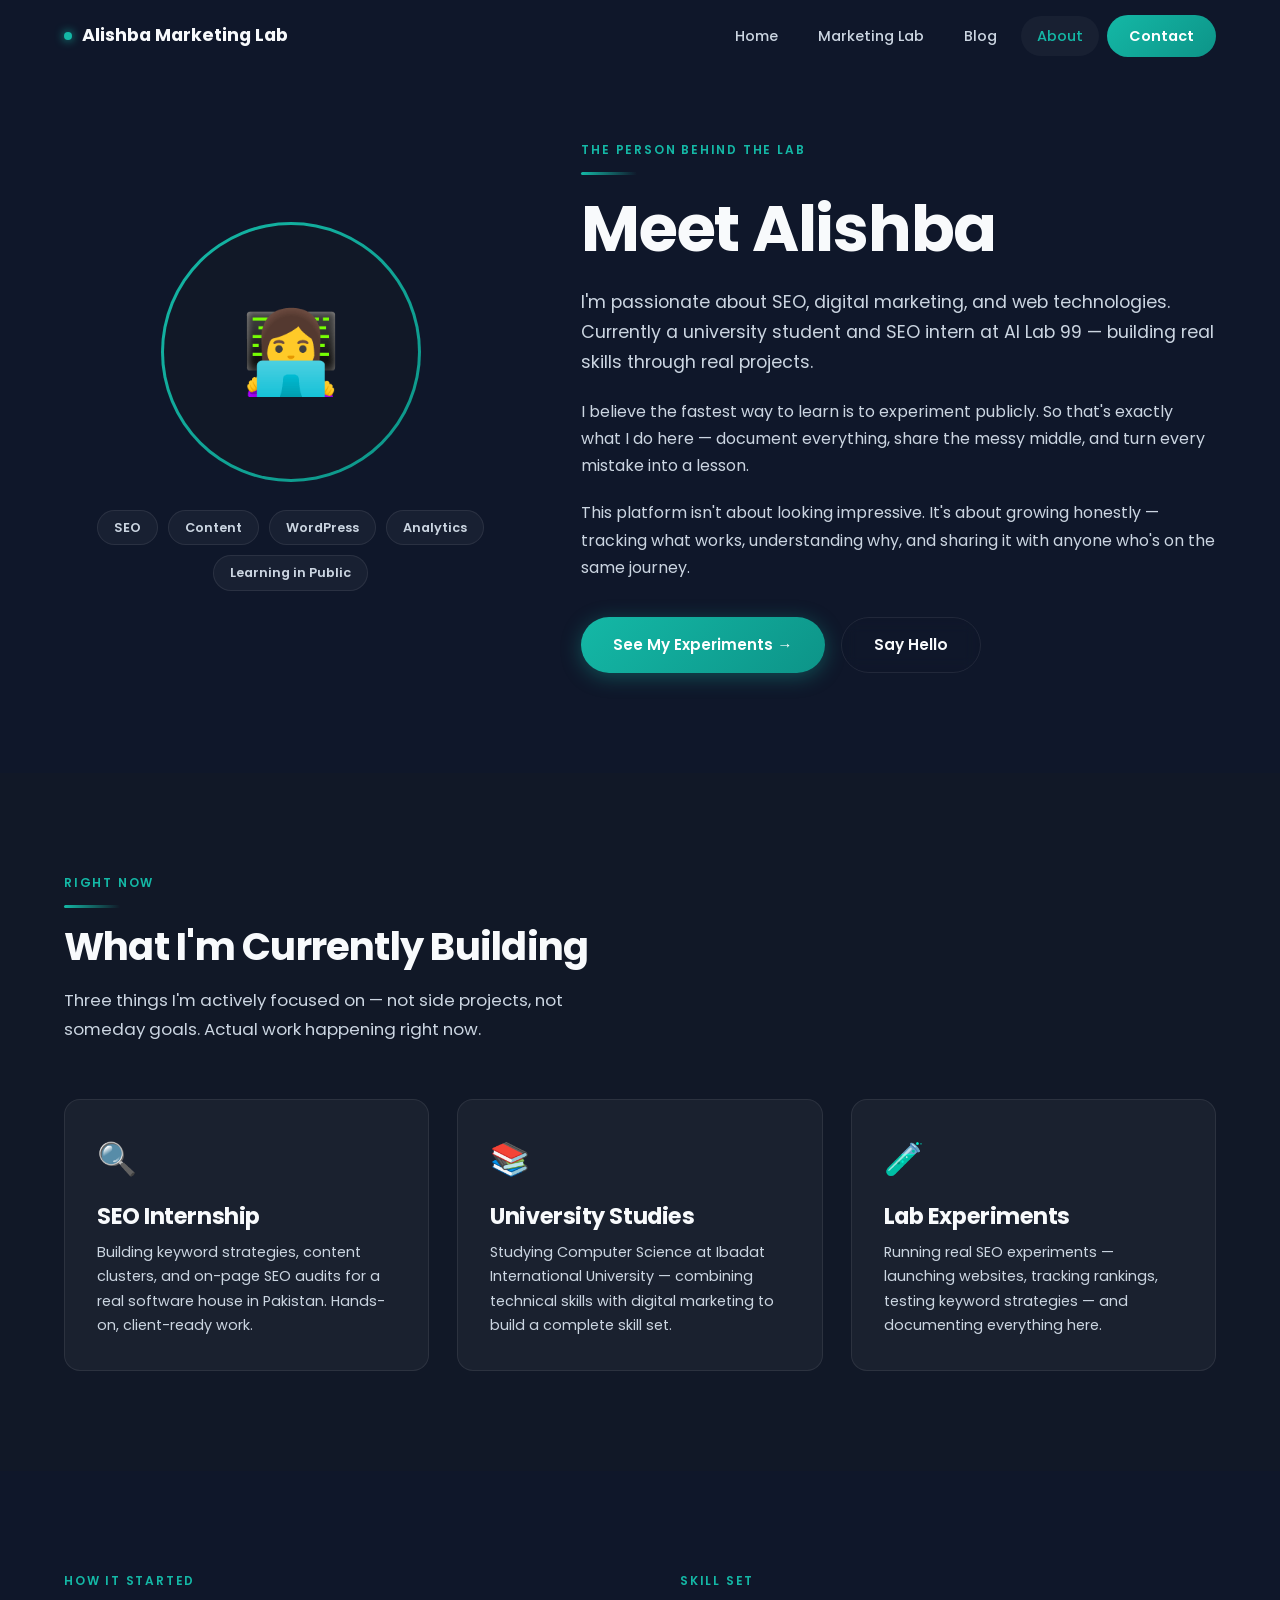
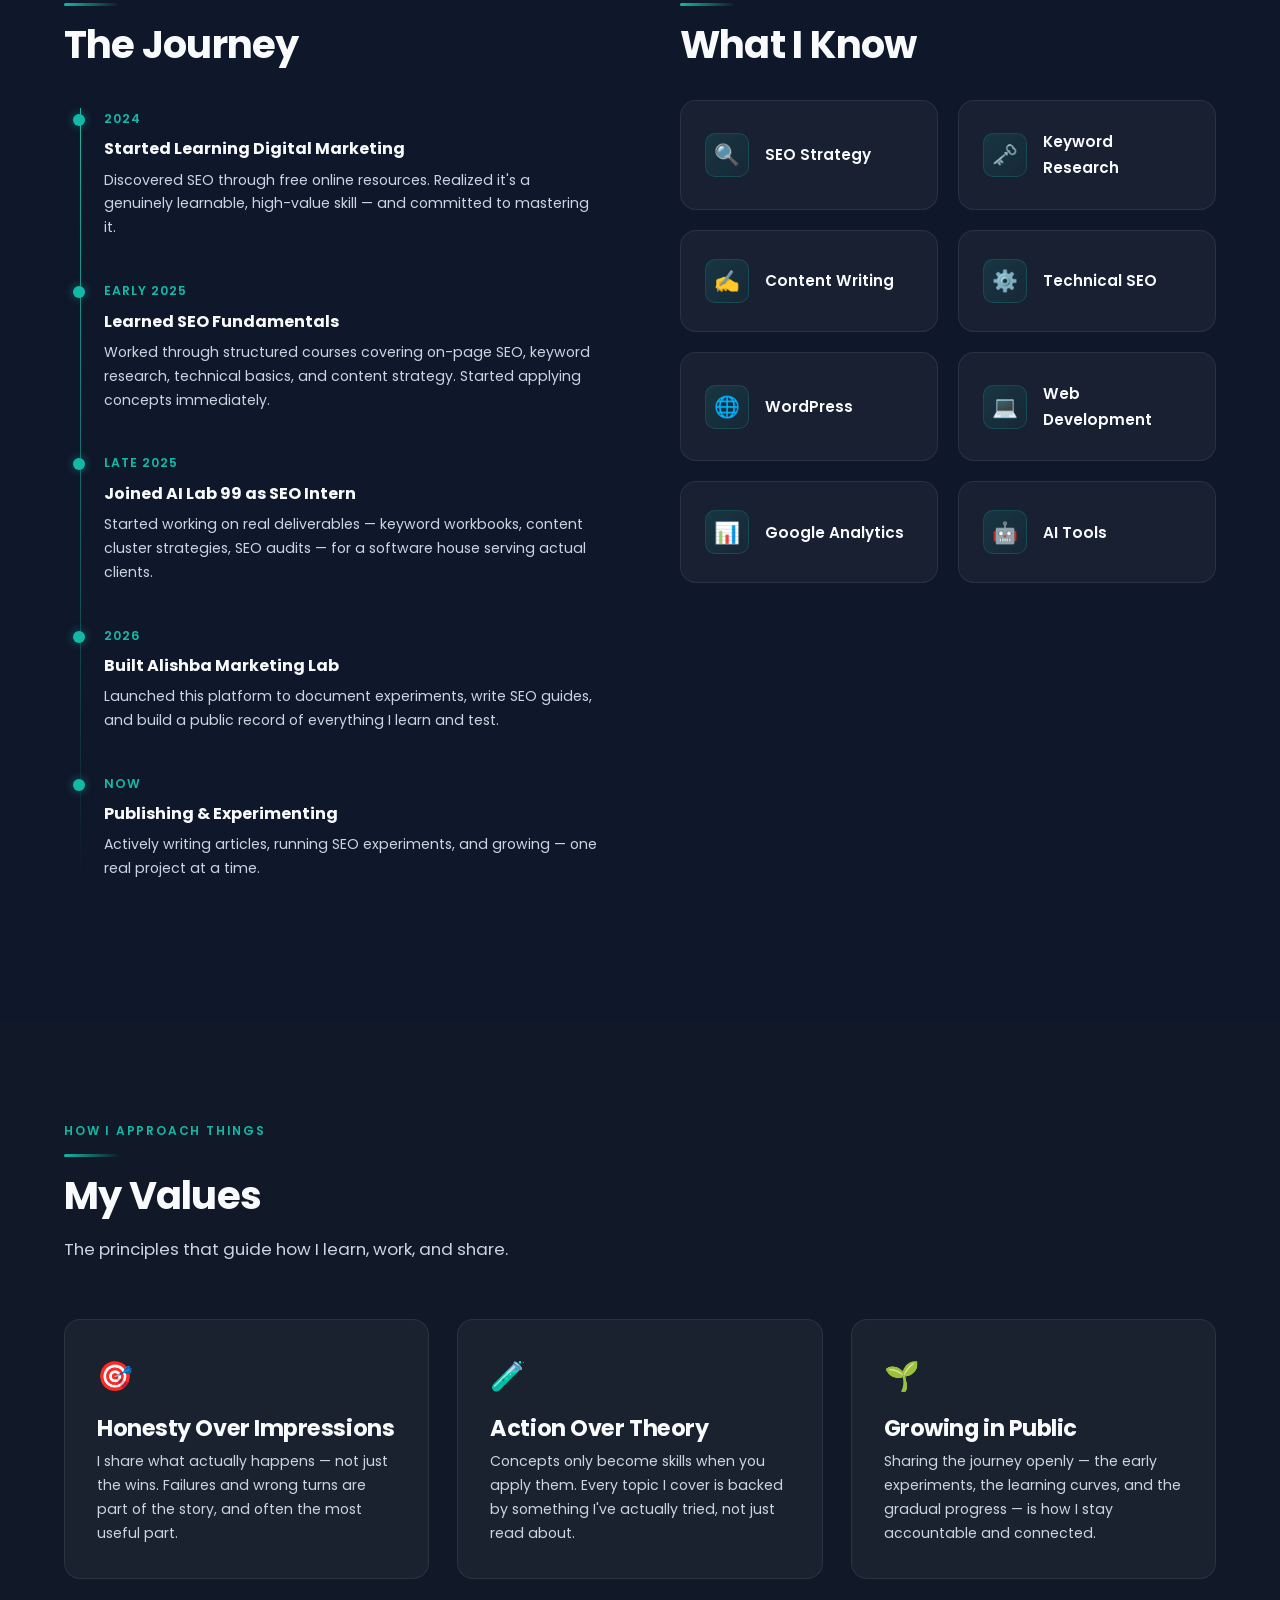
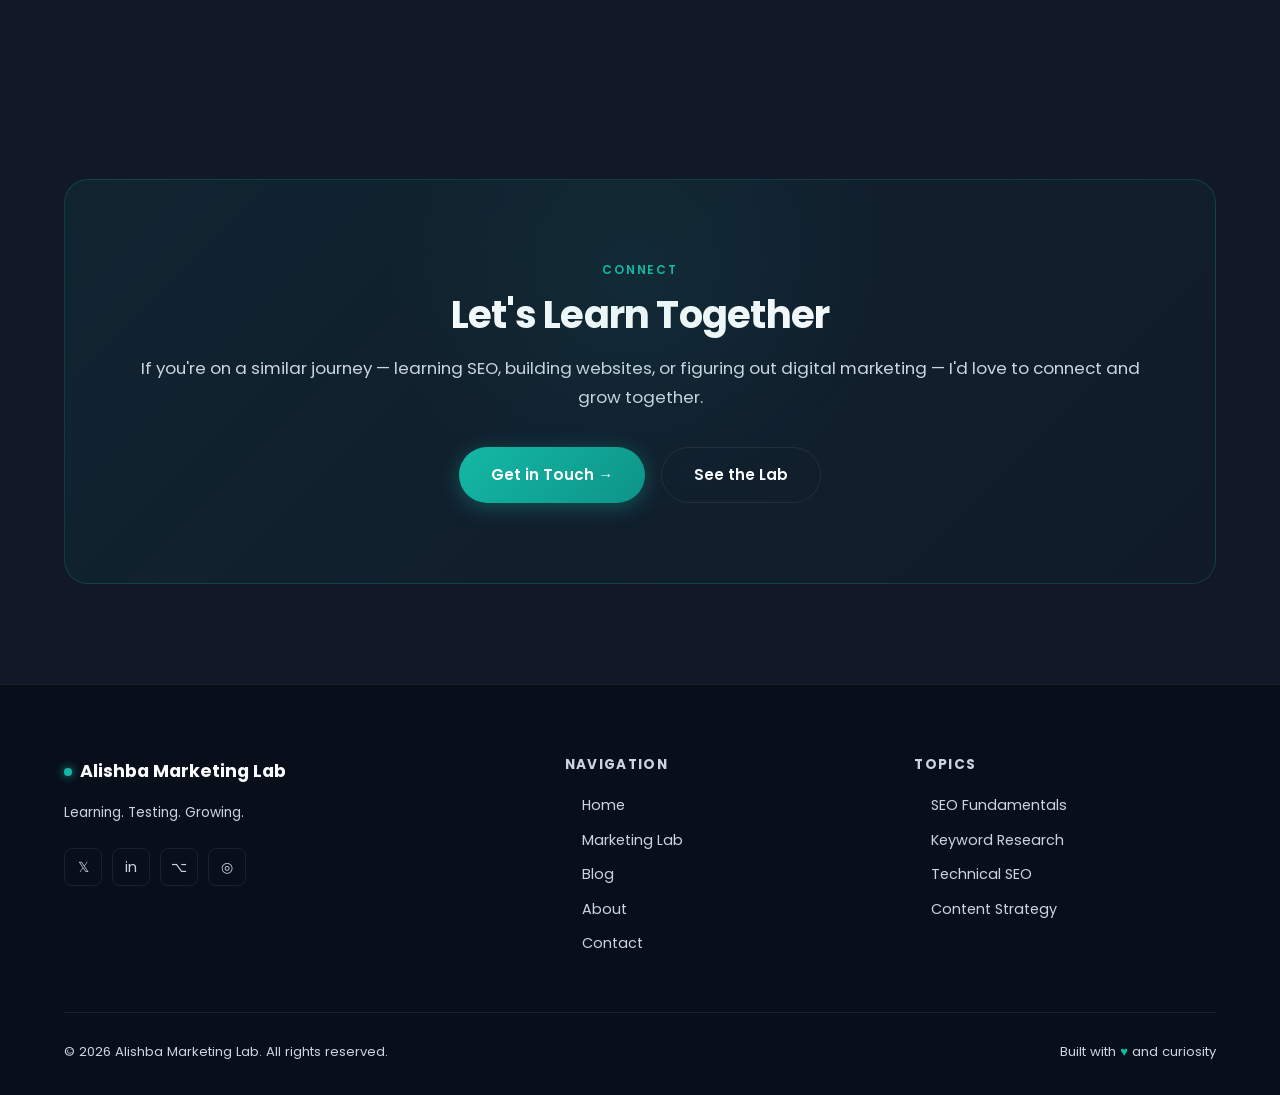
==== about.html @ f62b4281 "Initial Portfolio Website My personal SEO and web development portfolio." ====
<!DOCTYPE html>
<html lang="en">
<head>
  <meta charset="UTF-8" />
  <meta name="viewport" content="width=device-width, initial-scale=1.0" />
  <title>About Alishba – SEO Learner & Digital Marketing Practitioner</title>
  <meta name="description" content="Meet Alishba — a university student and SEO intern passionate about digital marketing, keyword research, and building real skills through hands-on projects." />
  <meta name="author" content="Alishba" />
  <meta property="og:title" content="About Alishba | Alishba Marketing Lab" />
  <meta property="og:description" content="SEO learner, digital marketing practitioner, and the person behind Alishba Marketing Lab." />
  <meta property="og:type" content="profile" />
  <link rel="stylesheet" href="style.css" />
</head>
<body>

  <!-- NAVIGATION -->
  <nav class="nav" role="navigation" aria-label="Main navigation">
    <div class="container">
      <div class="nav-inner">
        <a href="index.html" class="nav-logo">
          <span class="nav-logo-dot"></span>
          Alishba Marketing Lab
        </a>
        <ul class="nav-links" role="list">
          <li><a href="index.html">Home</a></li>
          <li><a href="marketing-lab.html">Marketing Lab</a></li>
          <li><a href="blog.html">Blog</a></li>
          <li><a href="about.html" class="active">About</a></li>
          <li><a href="contact.html" class="nav-cta">Contact</a></li>
        </ul>
        <button class="nav-toggle" aria-label="Toggle menu">
          <span></span><span></span><span></span>
        </button>
      </div>
    </div>
  </nav>

  <!-- ABOUT HERO -->
  <section class="section" style="padding-top: 140px;" aria-label="About Alishba">
    <div class="container">
      <div class="about-hero-grid">

        <!-- Avatar Side -->
        <div class="about-avatar fade-in">
          <div class="avatar-ring">
            <div class="avatar-inner" aria-label="Alishba's avatar">👩‍💻</div>
          </div>
          <div class="about-tags">
            <span class="about-tag">SEO</span>
            <span class="about-tag">Content</span>
            <span class="about-tag">WordPress</span>
            <span class="about-tag">Analytics</span>
            <span class="about-tag">Learning in Public</span>
          </div>
        </div>

        <!-- Content Side -->
        <div class="fade-in fade-in-delay-1">
          <span class="section-label">The Person Behind the Lab</span>
          <div class="divider"></div>
          <h1 style="margin-bottom: 20px;">Meet Alishba</h1>
          <p style="font-size: 1.1rem; margin-bottom: 20px;">
            I'm passionate about SEO, digital marketing, and web technologies. Currently a university student and SEO intern at AI Lab 99 — building real skills through real projects.
          </p>
          <p style="margin-bottom: 20px;">
            I believe the fastest way to learn is to experiment publicly. So that's exactly what I do here — document everything, share the messy middle, and turn every mistake into a lesson.
          </p>
          <p style="margin-bottom: 36px;">
            This platform isn't about looking impressive. It's about growing honestly — tracking what works, understanding why, and sharing it with anyone who's on the same journey.
          </p>
          <div style="display: flex; gap: 16px; flex-wrap: wrap;">
            <a href="marketing-lab.html" class="btn btn-primary">See My Experiments →</a>
            <a href="contact.html" class="btn btn-outline">Say Hello</a>
          </div>
        </div>

      </div>
    </div>
  </section>

  <!-- WHAT I'M BUILDING -->
  <section class="section" style="background: var(--bg-secondary);" aria-label="Current focus">
    <div class="container">
      <span class="section-label fade-in">Right Now</span>
      <div class="divider fade-in"></div>
      <h2 class="section-title fade-in">What I'm Currently Building</h2>
      <p class="section-desc fade-in">Three things I'm actively focused on — not side projects, not someday goals. Actual work happening right now.</p>
      <div class="grid-3">
        <div class="card fade-in">
          <div style="font-size:2rem; margin-bottom:16px;">🔍</div>
          <h3 style="margin-bottom:10px;">SEO Internship</h3>
          <p style="font-size:0.9rem;">Building keyword strategies, content clusters, and on-page SEO audits for a real software house in Pakistan. Hands-on, client-ready work.</p>
        </div>
        <div class="card fade-in fade-in-delay-1">
          <div style="font-size:2rem; margin-bottom:16px;">📚</div>
          <h3 style="margin-bottom:10px;">University Studies</h3>
          <p style="font-size:0.9rem;">Studying Computer Science at Ibadat International University — combining technical skills with digital marketing to build a complete skill set.</p>
        </div>
        <div class="card fade-in fade-in-delay-2">
          <div style="font-size:2rem; margin-bottom:16px;">🧪</div>
          <h3 style="margin-bottom:10px;">Lab Experiments</h3>
          <p style="font-size:0.9rem;">Running real SEO experiments — launching websites, tracking rankings, testing keyword strategies — and documenting everything here.</p>
        </div>
      </div>
    </div>
  </section>

  <!-- JOURNEY TIMELINE -->
  <section class="section" aria-label="Learning journey timeline">
    <div class="container">
      <div class="grid-2" style="gap: 80px; align-items: start;">

        <div>
          <span class="section-label fade-in">How It Started</span>
          <div class="divider fade-in"></div>
          <h2 class="section-title fade-in" style="margin-bottom: 40px;">The Journey</h2>
          <div class="timeline fade-in">
            <div class="timeline-item">
              <div class="timeline-date">2024</div>
              <div class="timeline-title">Started Learning Digital Marketing</div>
              <div class="timeline-desc">Discovered SEO through free online resources. Realized it's a genuinely learnable, high-value skill — and committed to mastering it.</div>
            </div>
            <div class="timeline-item">
              <div class="timeline-date">Early 2025</div>
              <div class="timeline-title">Learned SEO Fundamentals</div>
              <div class="timeline-desc">Worked through structured courses covering on-page SEO, keyword research, technical basics, and content strategy. Started applying concepts immediately.</div>
            </div>
            <div class="timeline-item">
              <div class="timeline-date">Late 2025</div>
              <div class="timeline-title">Joined AI Lab 99 as SEO Intern</div>
              <div class="timeline-desc">Started working on real deliverables — keyword workbooks, content cluster strategies, SEO audits — for a software house serving actual clients.</div>
            </div>
            <div class="timeline-item">
              <div class="timeline-date">2026</div>
              <div class="timeline-title">Built Alishba Marketing Lab</div>
              <div class="timeline-desc">Launched this platform to document experiments, write SEO guides, and build a public record of everything I learn and test.</div>
            </div>
            <div class="timeline-item">
              <div class="timeline-date">Now</div>
              <div class="timeline-title">Publishing &amp; Experimenting</div>
              <div class="timeline-desc">Actively writing articles, running SEO experiments, and growing — one real project at a time.</div>
            </div>
          </div>
        </div>

        <!-- Skills Grid -->
        <div>
          <span class="section-label fade-in">Skill Set</span>
          <div class="divider fade-in"></div>
          <h2 class="section-title fade-in" style="margin-bottom: 32px;">What I Know</h2>
          <div class="skills-grid fade-in" style="grid-template-columns: 1fr 1fr;">
            <div class="skill-card">
              <div class="skill-icon">🔍</div>
              <span class="skill-name">SEO Strategy</span>
            </div>
            <div class="skill-card">
              <div class="skill-icon">🗝️</div>
              <span class="skill-name">Keyword Research</span>
            </div>
            <div class="skill-card">
              <div class="skill-icon">✍️</div>
              <span class="skill-name">Content Writing</span>
            </div>
            <div class="skill-card">
              <div class="skill-icon">⚙️</div>
              <span class="skill-name">Technical SEO</span>
            </div>
            <div class="skill-card">
              <div class="skill-icon">🌐</div>
              <span class="skill-name">WordPress</span>
            </div>
            <div class="skill-card">
              <div class="skill-icon">💻</div>
              <span class="skill-name">Web Development</span>
            </div>
            <div class="skill-card">
              <div class="skill-icon">📊</div>
              <span class="skill-name">Google Analytics</span>
            </div>
            <div class="skill-card">
              <div class="skill-icon">🤖</div>
              <span class="skill-name">AI Tools</span>
            </div>
          </div>
        </div>

      </div>
    </div>
  </section>

  <!-- VALUES -->
  <section class="section" style="background: var(--bg-secondary);" aria-label="Values and approach">
    <div class="container">
      <span class="section-label fade-in">How I Approach Things</span>
      <div class="divider fade-in"></div>
      <h2 class="section-title fade-in">My Values</h2>
      <p class="section-desc fade-in">The principles that guide how I learn, work, and share.</p>
      <div class="grid-3">
        <div class="card fade-in">
          <div style="font-size:1.8rem; margin-bottom:14px;">🎯</div>
          <h3 style="margin-bottom:8px;">Honesty Over Impressions</h3>
          <p style="font-size:0.88rem;">I share what actually happens — not just the wins. Failures and wrong turns are part of the story, and often the most useful part.</p>
        </div>
        <div class="card fade-in fade-in-delay-1">
          <div style="font-size:1.8rem; margin-bottom:14px;">🧪</div>
          <h3 style="margin-bottom:8px;">Action Over Theory</h3>
          <p style="font-size:0.88rem;">Concepts only become skills when you apply them. Every topic I cover is backed by something I've actually tried, not just read about.</p>
        </div>
        <div class="card fade-in fade-in-delay-2">
          <div style="font-size:1.8rem; margin-bottom:14px;">🌱</div>
          <h3 style="margin-bottom:8px;">Growing in Public</h3>
          <p style="font-size:0.88rem;">Sharing the journey openly — the early experiments, the learning curves, and the gradual progress — is how I stay accountable and connected.</p>
        </div>
      </div>
    </div>
  </section>

  <!-- CTA -->
  <section class="section cta-section">
    <div class="container">
      <div class="cta-box fade-in">
        <span class="section-label" style="display:block; text-align:center; margin-bottom:12px;">Connect</span>
        <h2>Let's Learn Together</h2>
        <p>If you're on a similar journey — learning SEO, building websites, or figuring out digital marketing — I'd love to connect and grow together.</p>
        <div class="cta-btns">
          <a href="contact.html" class="btn btn-primary">Get in Touch →</a>
          <a href="marketing-lab.html" class="btn btn-outline">See the Lab</a>
        </div>
      </div>
    </div>
  </section>

  <!-- FOOTER -->
  <footer class="footer" role="contentinfo">
    <div class="container">
      <div class="footer-grid">
        <div>
          <div class="footer-logo"><span class="nav-logo-dot"></span> Alishba Marketing Lab</div>
          <p class="footer-tagline">Learning. Testing. Growing.</p>
          <div class="social-icons">
            <a href="#" class="social-icon" aria-label="Twitter">𝕏</a>
            <a href="#" class="social-icon" aria-label="LinkedIn">in</a>
            <a href="#" class="social-icon" aria-label="GitHub">⌥</a>
            <a href="#" class="social-icon" aria-label="Instagram">◎</a>
          </div>
        </div>
        <div class="footer-col">
          <h4>Navigation</h4>
          <nav class="footer-links">
            <a href="index.html">Home</a>
            <a href="marketing-lab.html">Marketing Lab</a>
            <a href="blog.html">Blog</a>
            <a href="about.html">About</a>
            <a href="contact.html">Contact</a>
          </nav>
        </div>
        <div class="footer-col">
          <h4>Topics</h4>
          <nav class="footer-links">
            <a href="blog.html">SEO Fundamentals</a>
            <a href="blog.html">Keyword Research</a>
            <a href="blog.html">Technical SEO</a>
            <a href="blog.html">Content Strategy</a>
          </nav>
        </div>
      </div>
      <div class="footer-bottom">
        <p class="footer-copy">© 2026 Alishba Marketing Lab. All rights reserved.</p>
        <p class="footer-love">Built with <span>♥</span> and curiosity</p>
      </div>
    </div>
  </footer>

  <script src="script.js"></script>
</body>
</html>
---- style.css ----
/* ===========================
   ALISHBA MARKETING LAB
   style.css
=========================== */

@import url('https://fonts.googleapis.com/css2?family=Poppins:wght@300;400;500;600;700;800;900&display=swap');

/* ---- Reset & Base ---- */
*, *::before, *::after {
  box-sizing: border-box;
  margin: 0;
  padding: 0;
}

:root {
  --bg-primary: #0F172A;
  --bg-secondary: #111827;
  --accent: #14B8A6;
  --accent-dark: #0d9488;
  --accent-light: #5eead4;
  --text: #F8FAFC;
  --text-muted: #CBD5E1;
  --border: rgba(255, 255, 255, 0.08);
  --glass: rgba(255, 255, 255, 0.04);
  --glass-hover: rgba(255, 255, 255, 0.07);
  --shadow: 0 4px 24px rgba(0, 0, 0, 0.4);
  --shadow-accent: 0 0 32px rgba(20, 184, 166, 0.15);
  --radius: 16px;
  --radius-sm: 8px;
  --radius-lg: 24px;
  --transition: 0.3s cubic-bezier(0.4, 0, 0.2, 1);
  --font: 'Poppins', sans-serif;
}

html {
  scroll-behavior: smooth;
  -webkit-font-smoothing: antialiased;
}

body {
  font-family: var(--font);
  background-color: var(--bg-primary);
  color: var(--text);
  line-height: 1.7;
  overflow-x: hidden;
}

::selection {
  background: var(--accent);
  color: #fff;
}

a {
  text-decoration: none;
  color: inherit;
  transition: color var(--transition);
}

img {
  max-width: 100%;
  display: block;
}

ul { list-style: none; }

/* ---- Scrollbar ---- */
::-webkit-scrollbar { width: 5px; }
::-webkit-scrollbar-track { background: var(--bg-primary); }
::-webkit-scrollbar-thumb { background: var(--accent); border-radius: 10px; }

/* ===========================
   TYPOGRAPHY
=========================== */
h1, h2, h3, h4, h5, h6 {
  font-weight: 700;
  line-height: 1.2;
  letter-spacing: -0.02em;
}

h1 { font-size: clamp(2.2rem, 5vw, 4rem); }
h2 { font-size: clamp(1.6rem, 3vw, 2.4rem); }
h3 { font-size: clamp(1.1rem, 2vw, 1.4rem); }

p { color: var(--text-muted); font-weight: 400; }

/* ===========================
   LAYOUT UTILITIES
=========================== */
.container {
  max-width: 1200px;
  margin: 0 auto;
  padding: 0 24px;
}

.section {
  padding: 100px 0;
}

.section-label {
  font-size: 0.75rem;
  font-weight: 600;
  letter-spacing: 0.15em;
  text-transform: uppercase;
  color: var(--accent);
  margin-bottom: 12px;
  display: block;
}

.section-title {
  margin-bottom: 16px;
}

.section-desc {
  font-size: 1.05rem;
  max-width: 560px;
  margin-bottom: 56px;
}

.grid-2 { display: grid; grid-template-columns: 1fr 1fr; gap: 32px; }
.grid-3 { display: grid; grid-template-columns: repeat(3, 1fr); gap: 28px; }
.grid-4 { display: grid; grid-template-columns: repeat(4, 1fr); gap: 24px; }

/* ===========================
   BUTTONS
=========================== */
.btn {
  display: inline-flex;
  align-items: center;
  gap: 8px;
  padding: 14px 32px;
  border-radius: 50px;
  font-family: var(--font);
  font-size: 0.95rem;
  font-weight: 600;
  cursor: pointer;
  border: none;
  transition: all var(--transition);
  text-decoration: none;
  position: relative;
  overflow: hidden;
}

.btn-primary {
  background: linear-gradient(135deg, var(--accent), var(--accent-dark));
  color: #fff;
  box-shadow: 0 4px 20px rgba(20, 184, 166, 0.35);
}
.btn-primary:hover {
  transform: translateY(-2px);
  box-shadow: 0 8px 30px rgba(20, 184, 166, 0.5);
  color: #fff;
}

.btn-outline {
  background: transparent;
  color: var(--text);
  border: 1.5px solid var(--border);
  backdrop-filter: blur(8px);
}
.btn-outline:hover {
  border-color: var(--accent);
  color: var(--accent);
  transform: translateY(-2px);
}

/* ===========================
   GLASS CARD
=========================== */
.card {
  background: var(--glass);
  border: 1px solid var(--border);
  border-radius: var(--radius);
  padding: 32px;
  transition: all var(--transition);
  position: relative;
  overflow: hidden;
}
.card::before {
  content: '';
  position: absolute;
  inset: 0;
  background: linear-gradient(135deg, rgba(20,184,166,0.05) 0%, transparent 60%);
  opacity: 0;
  transition: opacity var(--transition);
}
.card:hover {
  background: var(--glass-hover);
  border-color: rgba(20, 184, 166, 0.2);
  transform: translateY(-4px);
  box-shadow: var(--shadow-accent);
}
.card:hover::before { opacity: 1; }

/* ===========================
   NAVIGATION
=========================== */
.nav {
  position: fixed;
  top: 0;
  left: 0;
  right: 0;
  z-index: 1000;
  padding: 0;
  transition: all var(--transition);
}

.nav.scrolled {
  background: rgba(15, 23, 42, 0.92);
  backdrop-filter: blur(20px);
  -webkit-backdrop-filter: blur(20px);
  border-bottom: 1px solid var(--border);
  box-shadow: var(--shadow);
}

.nav-inner {
  display: flex;
  align-items: center;
  justify-content: space-between;
  height: 72px;
}

.nav-logo {
  font-size: 1.1rem;
  font-weight: 700;
  color: var(--text);
  display: flex;
  align-items: center;
  gap: 10px;
}
.nav-logo-dot {
  width: 8px;
  height: 8px;
  border-radius: 50%;
  background: var(--accent);
  box-shadow: 0 0 10px var(--accent);
}

.nav-links {
  display: flex;
  align-items: center;
  gap: 8px;
}

.nav-links a {
  padding: 8px 16px;
  border-radius: 50px;
  font-size: 0.9rem;
  font-weight: 500;
  color: var(--text-muted);
  transition: all var(--transition);
  pointer-events: auto;
  cursor: pointer;
  display: inline-block;
  position: relative;
  z-index: 10;
  text-decoration: none;
}
.nav-links a:hover,
.nav-links a.active {
  color: var(--text);
  background: var(--glass);
}
.nav-links a.active { color: var(--accent); }

.nav-cta {
  padding: 9px 22px !important;
  background: linear-gradient(135deg, var(--accent), var(--accent-dark)) !important;
  color: #fff !important;
  font-weight: 600 !important;
  border-radius: 50px !important;
}
.nav-cta:hover {
  transform: translateY(-1px);
  box-shadow: 0 4px 16px rgba(20,184,166,0.4);
  background: linear-gradient(135deg, var(--accent), var(--accent-dark)) !important;
}

/* Hamburger */
.nav-toggle {
  display: none;
  flex-direction: column;
  gap: 5px;
  cursor: pointer;
  padding: 4px;
}
.nav-toggle span {
  display: block;
  width: 24px;
  height: 2px;
  background: var(--text);
  border-radius: 2px;
  transition: all var(--transition);
}
.nav-toggle.open span:nth-child(1) { transform: rotate(45deg) translate(5px, 5px); }
.nav-toggle.open span:nth-child(2) { opacity: 0; }
.nav-toggle.open span:nth-child(3) { transform: rotate(-45deg) translate(5px, -5px); }

/* ===========================
   HERO
=========================== */
.hero {
  min-height: 100vh;
  display: flex;
  align-items: center;
  position: relative;
  overflow: hidden;
  padding-top: 72px;
}

.hero-bg {
  position: absolute;
  inset: 0;
  background:
    radial-gradient(ellipse 60% 50% at 70% 40%, rgba(20,184,166,0.08) 0%, transparent 70%),
    radial-gradient(ellipse 40% 60% at 20% 80%, rgba(20,184,166,0.05) 0%, transparent 60%);
  pointer-events: none;
}

.hero-grid {
  display: grid;
  grid-template-columns: 1fr 1fr;
  gap: 64px;
  align-items: center;
  padding: 80px 0;
}

.hero-badge {
  display: inline-flex;
  align-items: center;
  gap: 8px;
  background: rgba(20,184,166,0.1);
  border: 1px solid rgba(20,184,166,0.25);
  border-radius: 50px;
  padding: 6px 16px;
  font-size: 0.8rem;
  font-weight: 600;
  color: var(--accent);
  margin-bottom: 28px;
  letter-spacing: 0.05em;
}
.hero-badge-dot {
  width: 6px;
  height: 6px;
  background: var(--accent);
  border-radius: 50%;
  animation: pulse 2s infinite;
}

@keyframes pulse {
  0%, 100% { opacity: 1; transform: scale(1); }
  50% { opacity: 0.5; transform: scale(0.8); }
}

.hero-title {
  margin-bottom: 20px;
  background: linear-gradient(135deg, var(--text) 0%, var(--text-muted) 100%);
  -webkit-background-clip: text;
  -webkit-text-fill-color: transparent;
  background-clip: text;
}

.hero-title .accent-word {
  background: linear-gradient(135deg, var(--accent), var(--accent-light));
  -webkit-background-clip: text;
  -webkit-text-fill-color: transparent;
  background-clip: text;
}

.hero-sub {
  font-size: 1.1rem;
  line-height: 1.75;
  margin-bottom: 40px;
  max-width: 480px;
}

.hero-btns {
  display: flex;
  gap: 16px;
  flex-wrap: wrap;
}

/* Hero Illustration */
.hero-visual {
  display: flex;
  justify-content: center;
  align-items: center;
}

.hero-illustration {
  width: 100%;
  max-width: 480px;
  aspect-ratio: 1;
  position: relative;
}

.hero-orb {
  position: absolute;
  border-radius: 50%;
  filter: blur(40px);
}
.hero-orb-1 {
  width: 280px; height: 280px;
  background: radial-gradient(circle, rgba(20,184,166,0.25), transparent 70%);
  top: 50%; left: 50%;
  transform: translate(-50%, -50%);
  animation: float 6s ease-in-out infinite;
}
.hero-orb-2 {
  width: 160px; height: 160px;
  background: radial-gradient(circle, rgba(94,234,212,0.15), transparent 70%);
  top: 10%; right: 10%;
  animation: float 8s ease-in-out infinite reverse;
}

@keyframes float {
  0%, 100% { transform: translate(-50%, -50%) scale(1); }
  50% { transform: translate(-50%, -52%) scale(1.05); }
}

.hero-cards-visual {
  position: relative;
  z-index: 1;
  display: grid;
  grid-template-columns: 1fr 1fr;
  gap: 16px;
  padding: 20px;
}

.hero-mini-card {
  background: var(--glass);
  border: 1px solid var(--border);
  border-radius: 14px;
  padding: 20px;
  display: flex;
  flex-direction: column;
  gap: 10px;
  backdrop-filter: blur(16px);
  transition: all var(--transition);
}
.hero-mini-card:hover {
  border-color: rgba(20,184,166,0.3);
  transform: translateY(-3px);
}
.hero-mini-card:nth-child(2) { margin-top: 20px; }
.hero-mini-card:nth-child(4) { margin-top: -20px; }

.hero-mini-icon {
  width: 36px; height: 36px;
  background: linear-gradient(135deg, var(--accent), var(--accent-dark));
  border-radius: 8px;
  display: flex;
  align-items: center;
  justify-content: center;
  font-size: 1rem;
}

.hero-mini-label {
  font-size: 0.75rem;
  font-weight: 600;
  color: var(--text);
  line-height: 1.3;
}

.hero-mini-val {
  font-size: 0.7rem;
  color: var(--accent);
  font-weight: 500;
}

/* ===========================
   ABOUT INTRO SECTION
=========================== */
.about-intro {
  background: var(--bg-secondary);
}

.about-intro-inner {
  display: grid;
  grid-template-columns: 1fr 1fr;
  gap: 80px;
  align-items: center;
}

.about-intro-visual {
  position: relative;
}

.about-intro-box {
  background: var(--glass);
  border: 1px solid var(--border);
  border-radius: var(--radius-lg);
  padding: 40px;
  position: relative;
  overflow: hidden;
}
.about-intro-box::after {
  content: '';
  position: absolute;
  top: -50%;
  right: -50%;
  width: 200%;
  height: 200%;
  background: radial-gradient(circle, rgba(20,184,166,0.06) 0%, transparent 60%);
  pointer-events: none;
}

.stat-row {
  display: flex;
  gap: 32px;
  margin-top: 32px;
}

.stat-item { flex: 1; }
.stat-num {
  font-size: 2.2rem;
  font-weight: 800;
  color: var(--accent);
  display: block;
  line-height: 1;
  margin-bottom: 4px;
}
.stat-lbl {
  font-size: 0.8rem;
  color: var(--text-muted);
  font-weight: 500;
  text-transform: uppercase;
  letter-spacing: 0.05em;
}

/* ===========================
   SKILLS
=========================== */
.skills-grid {
  display: grid;
  grid-template-columns: repeat(auto-fill, minmax(200px, 1fr));
  gap: 20px;
}

.skill-card {
  background: var(--glass);
  border: 1px solid var(--border);
  border-radius: var(--radius);
  padding: 28px 24px;
  display: flex;
  align-items: center;
  gap: 16px;
  transition: all var(--transition);
  cursor: default;
}
.skill-card:hover {
  border-color: rgba(20,184,166,0.3);
  transform: translateY(-3px);
  background: var(--glass-hover);
}

.skill-icon {
  width: 44px; height: 44px;
  background: linear-gradient(135deg, rgba(20,184,166,0.15), rgba(20,184,166,0.05));
  border: 1px solid rgba(20,184,166,0.2);
  border-radius: 10px;
  display: flex;
  align-items: center;
  justify-content: center;
  font-size: 1.3rem;
  flex-shrink: 0;
}

.skill-name {
  font-size: 0.95rem;
  font-weight: 600;
  color: var(--text);
}

/* ===========================
   PROGRESS / JOURNEY CARDS
=========================== */
.journey-grid {
  display: grid;
  grid-template-columns: repeat(auto-fill, minmax(220px, 1fr));
  gap: 20px;
}

.journey-card {
  background: var(--glass);
  border: 1px solid var(--border);
  border-radius: var(--radius);
  padding: 28px;
  transition: all var(--transition);
}
.journey-card:hover {
  border-color: rgba(20,184,166,0.25);
  transform: translateY(-3px);
}

.journey-card-top {
  display: flex;
  justify-content: space-between;
  align-items: center;
  margin-bottom: 16px;
}

.journey-icon { font-size: 1.6rem; }

.journey-pct {
  font-size: 0.8rem;
  font-weight: 700;
  color: var(--accent);
}

.journey-title {
  font-size: 0.95rem;
  font-weight: 600;
  margin-bottom: 12px;
}

.progress-bar-bg {
  width: 100%;
  height: 4px;
  background: var(--border);
  border-radius: 99px;
  overflow: hidden;
}
.progress-bar-fill {
  height: 100%;
  background: linear-gradient(90deg, var(--accent), var(--accent-light));
  border-radius: 99px;
  transition: width 1.2s cubic-bezier(0.4, 0, 0.2, 1);
  width: 0%;
}

/* ===========================
   ARTICLE / BLOG CARDS
=========================== */
.article-card {
  background: var(--glass);
  border: 1px solid var(--border);
  border-radius: var(--radius);
  overflow: hidden;
  transition: all var(--transition);
  display: flex;
  flex-direction: column;
}
.article-card:hover {
  border-color: rgba(20,184,166,0.25);
  transform: translateY(-6px);
  box-shadow: var(--shadow-accent);
}

.article-thumb {
  width: 100%;
  aspect-ratio: 16/9;
  position: relative;
  overflow: hidden;
}

.article-thumb-inner {
  width: 100%;
  height: 100%;
  display: flex;
  align-items: center;
  justify-content: center;
  font-size: 2.5rem;
  transition: transform var(--transition);
}
.article-card:hover .article-thumb-inner { transform: scale(1.05); }

.article-body { padding: 28px; flex: 1; display: flex; flex-direction: column; }

.article-tag {
  font-size: 0.72rem;
  font-weight: 700;
  text-transform: uppercase;
  letter-spacing: 0.1em;
  color: var(--accent);
  margin-bottom: 10px;
}

.article-title {
  font-size: 1.05rem;
  font-weight: 700;
  color: var(--text);
  margin-bottom: 10px;
  line-height: 1.4;
}

.article-excerpt {
  font-size: 0.88rem;
  color: var(--text-muted);
  margin-bottom: 20px;
  flex: 1;
}

.article-meta {
  display: flex;
  align-items: center;
  justify-content: space-between;
}

.article-date {
  font-size: 0.78rem;
  color: var(--text-muted);
}

.article-link {
  font-size: 0.82rem;
  font-weight: 600;
  color: var(--accent);
  display: flex;
  align-items: center;
  gap: 4px;
}
.article-link:hover { color: var(--accent-light); }

/* ===========================
   CTA SECTION
=========================== */
.cta-section {
  background: var(--bg-secondary);
}

.cta-box {
  background: linear-gradient(135deg, rgba(20,184,166,0.08), rgba(20,184,166,0.02));
  border: 1px solid rgba(20,184,166,0.2);
  border-radius: var(--radius-lg);
  padding: 80px 60px;
  text-align: center;
  position: relative;
  overflow: hidden;
}
.cta-box::before {
  content: '';
  position: absolute;
  top: -50%;
  left: 50%;
  transform: translateX(-50%);
  width: 600px;
  height: 600px;
  background: radial-gradient(circle, rgba(20,184,166,0.07), transparent 60%);
  pointer-events: none;
}

.cta-box h2 { margin-bottom: 16px; }
.cta-box p { margin-bottom: 36px; font-size: 1.05rem; }
.cta-btns { display: flex; gap: 16px; justify-content: center; flex-wrap: wrap; }

/* ===========================
   FOOTER
=========================== */
.footer {
  background: #080E1A;
  border-top: 1px solid var(--border);
  padding: 72px 0 32px;
}

.footer-grid {
  display: grid;
  grid-template-columns: 1.5fr 1fr 1fr;
  gap: 48px;
  margin-bottom: 56px;
}

.footer-logo {
  font-size: 1.1rem;
  font-weight: 700;
  color: var(--text);
  display: flex;
  align-items: center;
  gap: 8px;
  margin-bottom: 14px;
}

.footer-tagline {
  font-size: 0.85rem;
  color: var(--text-muted);
  margin-bottom: 24px;
  line-height: 1.7;
}

.social-icons {
  display: flex;
  gap: 10px;
}

.social-icon {
  width: 38px; height: 38px;
  border: 1px solid var(--border);
  border-radius: 8px;
  display: flex;
  align-items: center;
  justify-content: center;
  font-size: 0.9rem;
  color: var(--text-muted);
  transition: all var(--transition);
  text-decoration: none;
}
.social-icon:hover {
  border-color: var(--accent);
  color: var(--accent);
  background: rgba(20,184,166,0.1);
  transform: translateY(-2px);
}

.footer-col h4 {
  font-size: 0.85rem;
  font-weight: 700;
  text-transform: uppercase;
  letter-spacing: 0.1em;
  color: var(--text-muted);
  margin-bottom: 20px;
}

.footer-links {
  display: flex;
  flex-direction: column;
  gap: 10px;
}

.footer-links a {
  font-size: 0.9rem;
  color: var(--text-muted);
  transition: color var(--transition);
  display: flex;
  align-items: center;
  gap: 6px;
}
.footer-links a:hover { color: var(--accent); }
.footer-links a::before {
  content: '→';
  font-size: 0.7rem;
  color: var(--accent);
  opacity: 0;
  transition: opacity var(--transition);
}
.footer-links a:hover::before { opacity: 1; }

.footer-bottom {
  border-top: 1px solid var(--border);
  padding-top: 28px;
  display: flex;
  align-items: center;
  justify-content: space-between;
  gap: 16px;
}

.footer-copy {
  font-size: 0.82rem;
  color: var(--text-muted);
}

.footer-love {
  font-size: 0.82rem;
  color: var(--text-muted);
}
.footer-love span { color: var(--accent); }

/* ===========================
   PAGE HERO (inner pages)
=========================== */
.page-hero {
  padding: 140px 0 80px;
  position: relative;
  overflow: hidden;
}
.page-hero-bg {
  position: absolute;
  inset: 0;
  background: radial-gradient(ellipse 50% 60% at 50% 0%, rgba(20,184,166,0.07), transparent 70%);
}
.page-hero .container { position: relative; z-index: 1; }
.page-hero h1 { margin-bottom: 16px; }
.page-hero p { font-size: 1.1rem; max-width: 520px; }

/* ===========================
   MARKETING LAB PAGE
=========================== */
.experiment-card {
  background: var(--glass);
  border: 1px solid var(--border);
  border-radius: var(--radius);
  padding: 36px;
  display: grid;
  grid-template-columns: auto 1fr auto;
  gap: 28px;
  align-items: start;
  transition: all var(--transition);
}
.experiment-card:hover {
  border-color: rgba(20,184,166,0.25);
  transform: translateY(-3px);
}

.exp-number {
  font-size: 2.5rem;
  font-weight: 900;
  color: rgba(20,184,166,0.15);
  line-height: 1;
  min-width: 64px;
  letter-spacing: -0.05em;
}

.exp-body {}
.exp-title { font-size: 1.2rem; font-weight: 700; margin-bottom: 8px; }
.exp-goal { font-size: 0.88rem; margin-bottom: 0; }
.exp-goal strong { color: var(--text); font-weight: 600; }

.exp-status {
  display: inline-flex;
  align-items: center;
  gap: 6px;
  padding: 6px 14px;
  border-radius: 50px;
  font-size: 0.75rem;
  font-weight: 700;
  white-space: nowrap;
  align-self: flex-start;
}

.status-active {
  background: rgba(20,184,166,0.12);
  border: 1px solid rgba(20,184,166,0.25);
  color: var(--accent);
}
.status-progress {
  background: rgba(251,191,36,0.1);
  border: 1px solid rgba(251,191,36,0.25);
  color: #fbbf24;
}
.status-soon {
  background: rgba(148,163,184,0.1);
  border: 1px solid rgba(148,163,184,0.15);
  color: var(--text-muted);
}
.status-dot {
  width: 6px; height: 6px;
  border-radius: 50%;
  background: currentColor;
}
.status-active .status-dot { animation: pulse 2s infinite; }

/* Timeline */
.timeline {
  position: relative;
  padding-left: 40px;
}
.timeline::before {
  content: '';
  position: absolute;
  left: 16px;
  top: 0;
  bottom: 0;
  width: 1px;
  background: linear-gradient(to bottom, var(--accent), transparent);
}

.timeline-item {
  position: relative;
  margin-bottom: 40px;
}
.timeline-item::before {
  content: '';
  position: absolute;
  left: -31px;
  top: 6px;
  width: 12px; height: 12px;
  border-radius: 50%;
  background: var(--accent);
  box-shadow: 0 0 10px rgba(20,184,166,0.5);
}

.timeline-date {
  font-size: 0.78rem;
  font-weight: 600;
  color: var(--accent);
  text-transform: uppercase;
  letter-spacing: 0.08em;
  margin-bottom: 6px;
}
.timeline-title {
  font-size: 1rem;
  font-weight: 700;
  margin-bottom: 6px;
}
.timeline-desc {
  font-size: 0.88rem;
  color: var(--text-muted);
}

/* Lab Stats */
.lab-stats {
  display: grid;
  grid-template-columns: repeat(4, 1fr);
  gap: 24px;
}

.lab-stat {
  background: var(--glass);
  border: 1px solid var(--border);
  border-radius: var(--radius);
  padding: 32px 24px;
  text-align: center;
  transition: all var(--transition);
}
.lab-stat:hover {
  border-color: rgba(20,184,166,0.25);
  transform: translateY(-3px);
}
.lab-stat-num {
  font-size: 2.5rem;
  font-weight: 800;
  color: var(--accent);
  display: block;
  margin-bottom: 6px;
}
.lab-stat-label {
  font-size: 0.82rem;
  color: var(--text-muted);
  font-weight: 500;
}

/* ===========================
   BLOG PAGE
=========================== */
.blog-search {
  position: relative;
  max-width: 520px;
  margin-bottom: 56px;
}

.blog-search input {
  width: 100%;
  padding: 16px 20px 16px 52px;
  background: var(--glass);
  border: 1px solid var(--border);
  border-radius: 50px;
  color: var(--text);
  font-family: var(--font);
  font-size: 0.95rem;
  outline: none;
  transition: border-color var(--transition);
}
.blog-search input::placeholder { color: var(--text-muted); }
.blog-search input:focus { border-color: var(--accent); }

.blog-search-icon {
  position: absolute;
  left: 18px;
  top: 50%;
  transform: translateY(-50%);
  color: var(--text-muted);
  font-size: 1.1rem;
  pointer-events: none;
}

.blog-tags {
  display: flex;
  gap: 10px;
  flex-wrap: wrap;
  margin-bottom: 48px;
}

.blog-tag {
  padding: 7px 18px;
  border-radius: 50px;
  font-size: 0.82rem;
  font-weight: 600;
  border: 1px solid var(--border);
  color: var(--text-muted);
  cursor: pointer;
  transition: all var(--transition);
  background: transparent;
  font-family: var(--font);
}
.blog-tag:hover,
.blog-tag.active {
  border-color: var(--accent);
  color: var(--accent);
  background: rgba(20,184,166,0.08);
}

/* ===========================
   ABOUT PAGE
=========================== */
.about-hero-grid {
  display: grid;
  grid-template-columns: 1fr 1.4fr;
  gap: 64px;
  align-items: center;
}

.about-avatar {
  position: relative;
}

.avatar-ring {
  width: 260px; height: 260px;
  border-radius: 50%;
  background: linear-gradient(135deg, var(--accent), var(--accent-dark));
  padding: 3px;
  margin: 0 auto;
}

.avatar-inner {
  width: 100%;
  height: 100%;
  border-radius: 50%;
  background: var(--bg-secondary);
  display: flex;
  align-items: center;
  justify-content: center;
  font-size: 5rem;
}

.about-tags {
  display: flex;
  flex-wrap: wrap;
  gap: 10px;
  margin-top: 28px;
  justify-content: center;
}

.about-tag {
  padding: 6px 16px;
  border-radius: 50px;
  background: var(--glass);
  border: 1px solid var(--border);
  font-size: 0.8rem;
  font-weight: 600;
  color: var(--text-muted);
}

/* ===========================
   CONTACT PAGE
=========================== */
.contact-grid {
  display: grid;
  grid-template-columns: 1fr 1.4fr;
  gap: 64px;
  align-items: start;
}

.contact-card {
  background: var(--glass);
  border: 1px solid var(--border);
  border-radius: var(--radius);
  padding: 28px;
  display: flex;
  align-items: flex-start;
  gap: 18px;
  margin-bottom: 16px;
  transition: all var(--transition);
}
.contact-card:hover {
  border-color: rgba(20,184,166,0.25);
  transform: translateX(4px);
}

.contact-card-icon {
  width: 44px; height: 44px;
  background: linear-gradient(135deg, rgba(20,184,166,0.15), rgba(20,184,166,0.05));
  border: 1px solid rgba(20,184,166,0.2);
  border-radius: 10px;
  display: flex;
  align-items: center;
  justify-content: center;
  font-size: 1.1rem;
  flex-shrink: 0;
}

.contact-card-label {
  font-size: 0.72rem;
  font-weight: 700;
  text-transform: uppercase;
  letter-spacing: 0.1em;
  color: var(--text-muted);
  margin-bottom: 4px;
}

.contact-card-val {
  font-size: 0.95rem;
  font-weight: 600;
  color: var(--text);
}

/* Form */
.contact-form {
  background: var(--glass);
  border: 1px solid var(--border);
  border-radius: var(--radius-lg);
  padding: 40px;
}

.form-row {
  display: grid;
  grid-template-columns: 1fr 1fr;
  gap: 20px;
}

.form-group {
  margin-bottom: 20px;
}

.form-group label {
  display: block;
  font-size: 0.82rem;
  font-weight: 600;
  color: var(--text-muted);
  margin-bottom: 8px;
  text-transform: uppercase;
  letter-spacing: 0.05em;
}

.form-group input,
.form-group select,
.form-group textarea {
  width: 100%;
  padding: 14px 18px;
  background: rgba(255,255,255,0.03);
  border: 1px solid var(--border);
  border-radius: 10px;
  color: var(--text);
  font-family: var(--font);
  font-size: 0.95rem;
  outline: none;
  transition: border-color var(--transition);
  resize: none;
}

.form-group input:focus,
.form-group select:focus,
.form-group textarea:focus {
  border-color: var(--accent);
  background: rgba(20,184,166,0.03);
}

.form-group input::placeholder,
.form-group textarea::placeholder {
  color: rgba(203,213,225,0.4);
}

.form-group select option {
  background: var(--bg-secondary);
  color: var(--text);
}

.form-submit {
  width: 100%;
  padding: 16px;
  font-size: 1rem;
}

.form-success {
  display: none;
  background: rgba(20,184,166,0.1);
  border: 1px solid rgba(20,184,166,0.25);
  border-radius: 10px;
  padding: 16px;
  text-align: center;
  color: var(--accent);
  font-weight: 600;
  font-size: 0.92rem;
  margin-top: 16px;
}

/* ===========================
   FADE IN ANIMATIONS
=========================== */
.fade-in {
  opacity: 0;
  transform: translateY(30px);
  transition: opacity 0.7s cubic-bezier(0.4, 0, 0.2, 1), transform 0.7s cubic-bezier(0.4, 0, 0.2, 1);
}
.fade-in.visible {
  opacity: 1;
  transform: translateY(0);
}
.fade-in-delay-1 { transition-delay: 0.1s; }
.fade-in-delay-2 { transition-delay: 0.2s; }
.fade-in-delay-3 { transition-delay: 0.3s; }
.fade-in-delay-4 { transition-delay: 0.4s; }

/* ===========================
   DIVIDER
=========================== */
.divider {
  width: 56px;
  height: 3px;
  background: linear-gradient(90deg, var(--accent), transparent);
  border-radius: 2px;
  margin-bottom: 16px;
}

/* ===========================
   RESPONSIVE
=========================== */
@media (max-width: 1024px) {
  .grid-4 { grid-template-columns: repeat(2, 1fr); }
  .lab-stats { grid-template-columns: repeat(2, 1fr); }
  .footer-grid { grid-template-columns: 1fr 1fr; }
  .hero-grid { gap: 40px; }
}

@media (max-width: 768px) {
  .section { padding: 72px 0; }

  .nav-links {
    display: none;
    flex-direction: column;
    gap: 4px;
    pointer-events: none;
  }
  .nav-links.open {
    display: flex;
    pointer-events: auto;
    position: absolute;
    top: 100%;
    left: 0; right: 0;
    background: rgba(15,23,42,0.97);
    backdrop-filter: blur(20px);
    -webkit-backdrop-filter: blur(20px);
    padding: 20px 24px;
    border-bottom: 1px solid var(--border);
    z-index: 999;
  }
  .nav-links a {
    padding: 12px 16px;
    display: block;
    width: 100%;
    pointer-events: auto;
    position: relative;
    z-index: 1000;
  }
  .nav-toggle { display: flex; }

  .hero-grid { grid-template-columns: 1fr; gap: 40px; text-align: center; }
  .hero-sub { margin: 0 auto 40px; }
  .hero-btns { justify-content: center; }
  .hero-visual { order: -1; }
  .hero-illustration { max-width: 320px; margin: 0 auto; }

  .about-intro-inner { grid-template-columns: 1fr; gap: 40px; }
  .grid-2 { grid-template-columns: 1fr; }
  .grid-3 { grid-template-columns: 1fr; }
  .grid-4 { grid-template-columns: 1fr 1fr; }

  .hero-hero-grid { grid-template-columns: 1fr; }
  .about-hero-grid { grid-template-columns: 1fr; text-align: center; }
  .contact-grid { grid-template-columns: 1fr; }
  .form-row { grid-template-columns: 1fr; }

  .experiment-card { grid-template-columns: 1fr; gap: 16px; }
  .exp-number { font-size: 1.5rem; }

  .lab-stats { grid-template-columns: 1fr 1fr; }

  .footer-grid { grid-template-columns: 1fr; gap: 32px; }
  .footer-bottom { flex-direction: column; text-align: center; }

  .cta-box { padding: 48px 28px; }

  .stat-row { flex-wrap: wrap; }

  .section-desc { margin-bottom: 36px; }
}

@media (max-width: 480px) {
  .grid-4 { grid-template-columns: 1fr; }
  .lab-stats { grid-template-columns: 1fr 1fr; }
  .hero-cards-visual { grid-template-columns: 1fr 1fr; }
  .hero-mini-card:nth-child(2),
  .hero-mini-card:nth-child(4) { margin-top: 0; }
  .skills-grid { grid-template-columns: 1fr 1fr; }
  .journey-grid { grid-template-columns: 1fr 1fr; }
}

/* Reduced motion */
@media (prefers-reduced-motion: reduce) {
  *, *::before, *::after {
    animation-duration: 0.01ms !important;
    transition-duration: 0.01ms !important;
  }
}

/* ===========================
   ARTICLE PAGES
=========================== */

/* Article Hero Banner */
.article-hero {
  padding: 120px 0 60px;
  position: relative;
  overflow: hidden;
}
.article-hero-bg {
  position: absolute;
  inset: 0;
  pointer-events: none;
}
.article-hero .container {
  position: relative;
  z-index: 1;
}

.article-breadcrumb {
  display: flex;
  align-items: center;
  gap: 8px;
  font-size: 0.82rem;
  color: var(--text-muted);
  margin-bottom: 24px;
  flex-wrap: wrap;
}
.article-breadcrumb a {
  color: var(--text-muted);
  transition: color var(--transition);
}
.article-breadcrumb a:hover { color: var(--accent); }
.article-breadcrumb span { color: rgba(203,213,225,0.4); }

.article-hero-tag {
  display: inline-flex;
  align-items: center;
  gap: 6px;
  background: rgba(20,184,166,0.1);
  border: 1px solid rgba(20,184,166,0.25);
  border-radius: 50px;
  padding: 5px 14px;
  font-size: 0.75rem;
  font-weight: 700;
  color: var(--accent);
  letter-spacing: 0.08em;
  text-transform: uppercase;
  margin-bottom: 20px;
}

.article-hero h1 {
  font-size: clamp(1.9rem, 4vw, 3.2rem);
  line-height: 1.2;
  margin-bottom: 20px;
  max-width: 820px;
}

.article-meta-bar {
  display: flex;
  align-items: center;
  gap: 24px;
  flex-wrap: wrap;
  margin-bottom: 40px;
}
.article-meta-item {
  display: flex;
  align-items: center;
  gap: 7px;
  font-size: 0.85rem;
  color: var(--text-muted);
}
.article-meta-icon { font-size: 1rem; }
.article-meta-item strong { color: var(--text); font-weight: 600; }

/* Featured Image */
.article-featured-img {
  width: 100%;
  border-radius: var(--radius-lg);
  aspect-ratio: 21/9;
  display: flex;
  align-items: center;
  justify-content: center;
  font-size: 5rem;
  margin-bottom: 64px;
  border: 1px solid var(--border);
  position: relative;
  overflow: hidden;
}
.article-featured-img::after {
  content: '';
  position: absolute;
  inset: 0;
  background: linear-gradient(to top, rgba(15,23,42,0.6) 0%, transparent 50%);
}

/* Article Layout */
.article-layout {
  display: grid;
  grid-template-columns: 260px 1fr;
  gap: 56px;
  align-items: start;
  padding-bottom: 80px;
}

/* Table of Contents */
.toc {
  position: sticky;
  top: 96px;
  background: var(--glass);
  border: 1px solid var(--border);
  border-radius: var(--radius);
  padding: 28px;
}
.toc-title {
  font-size: 0.78rem;
  font-weight: 700;
  text-transform: uppercase;
  letter-spacing: 0.12em;
  color: var(--text-muted);
  margin-bottom: 16px;
}
.toc-list {
  display: flex;
  flex-direction: column;
  gap: 4px;
}
.toc-list a {
  font-size: 0.85rem;
  color: var(--text-muted);
  padding: 6px 10px;
  border-radius: 6px;
  border-left: 2px solid transparent;
  transition: all var(--transition);
  display: block;
  line-height: 1.4;
}
.toc-list a:hover,
.toc-list a.toc-active {
  color: var(--accent);
  border-left-color: var(--accent);
  background: rgba(20,184,166,0.06);
  padding-left: 14px;
}
.toc-list a.toc-h3 {
  font-size: 0.8rem;
  padding-left: 20px;
}
.toc-list a.toc-h3:hover,
.toc-list a.toc-h3.toc-active {
  padding-left: 24px;
}

/* Article Body */
.article-body-content {
  min-width: 0;
}

.article-body-content h2 {
  font-size: clamp(1.3rem, 2.5vw, 1.75rem);
  margin: 48px 0 16px;
  padding-top: 8px;
  color: var(--text);
  border-bottom: 1px solid var(--border);
  padding-bottom: 12px;
}
.article-body-content h2:first-child { margin-top: 0; }

.article-body-content h3 {
  font-size: clamp(1.05rem, 2vw, 1.25rem);
  margin: 32px 0 12px;
  color: var(--text);
}

.article-body-content p {
  font-size: 1rem;
  line-height: 1.85;
  color: var(--text-muted);
  margin-bottom: 20px;
}

.article-body-content ul,
.article-body-content ol {
  margin: 0 0 20px 0;
  padding-left: 0;
  display: flex;
  flex-direction: column;
  gap: 10px;
}

.article-body-content ul li,
.article-body-content ol li {
  font-size: 0.97rem;
  color: var(--text-muted);
  padding-left: 24px;
  position: relative;
  line-height: 1.7;
}

.article-body-content ul li::before {
  content: '→';
  position: absolute;
  left: 0;
  color: var(--accent);
  font-weight: 700;
  font-size: 0.8rem;
  top: 3px;
}

.article-body-content ol {
  counter-reset: ol-counter;
}
.article-body-content ol li {
  counter-increment: ol-counter;
}
.article-body-content ol li::before {
  content: counter(ol-counter) '.';
  position: absolute;
  left: 0;
  color: var(--accent);
  font-weight: 700;
  font-size: 0.85rem;
}

.article-body-content strong {
  color: var(--text);
  font-weight: 600;
}

.article-body-content a {
  color: var(--accent);
  text-decoration: underline;
  text-decoration-color: rgba(20,184,166,0.3);
  text-underline-offset: 3px;
  transition: all var(--transition);
}
.article-body-content a:hover {
  text-decoration-color: var(--accent);
}

/* Callout / Highlight Box */
.callout {
  background: rgba(20,184,166,0.07);
  border: 1px solid rgba(20,184,166,0.2);
  border-left: 3px solid var(--accent);
  border-radius: 0 var(--radius-sm) var(--radius-sm) 0;
  padding: 20px 24px;
  margin: 28px 0;
}
.callout p {
  margin: 0;
  color: var(--text);
  font-size: 0.95rem;
}
.callout-label {
  font-size: 0.72rem;
  font-weight: 800;
  letter-spacing: 0.12em;
  text-transform: uppercase;
  color: var(--accent);
  margin-bottom: 8px;
  display: block;
}

/* Checklist */
.checklist {
  display: flex;
  flex-direction: column;
  gap: 12px;
  margin: 20px 0;
}
.checklist-item {
  display: flex;
  align-items: flex-start;
  gap: 12px;
  background: var(--glass);
  border: 1px solid var(--border);
  border-radius: 10px;
  padding: 14px 18px;
  transition: all var(--transition);
}
.checklist-item:hover {
  border-color: rgba(20,184,166,0.2);
  background: var(--glass-hover);
}
.checklist-check {
  width: 20px;
  height: 20px;
  border-radius: 50%;
  background: linear-gradient(135deg, var(--accent), var(--accent-dark));
  display: flex;
  align-items: center;
  justify-content: center;
  font-size: 0.65rem;
  color: #fff;
  flex-shrink: 0;
  margin-top: 1px;
}
.checklist-item span {
  font-size: 0.92rem;
  color: var(--text-muted);
  line-height: 1.5;
}
.checklist-item span strong { color: var(--text); }

/* Tool Card */
.tool-card {
  background: var(--glass);
  border: 1px solid var(--border);
  border-radius: var(--radius);
  padding: 24px;
  margin-bottom: 16px;
  display: flex;
  gap: 18px;
  align-items: flex-start;
  transition: all var(--transition);
}
.tool-card:hover {
  border-color: rgba(20,184,166,0.25);
  transform: translateX(4px);
}
.tool-icon {
  font-size: 1.8rem;
  flex-shrink: 0;
  width: 48px;
  text-align: center;
}
.tool-info-name {
  font-size: 1rem;
  font-weight: 700;
  color: var(--text);
  margin-bottom: 4px;
}
.tool-info-badge {
  display: inline-block;
  font-size: 0.68rem;
  font-weight: 700;
  text-transform: uppercase;
  letter-spacing: 0.08em;
  background: rgba(20,184,166,0.12);
  color: var(--accent);
  border-radius: 50px;
  padding: 2px 10px;
  margin-bottom: 8px;
}
.tool-info-desc {
  font-size: 0.88rem;
  color: var(--text-muted);
  line-height: 1.6;
  margin: 0;
}

/* Article Conclusion */
.article-conclusion {
  background: linear-gradient(135deg, rgba(20,184,166,0.07), rgba(20,184,166,0.02));
  border: 1px solid rgba(20,184,166,0.18);
  border-radius: var(--radius-lg);
  padding: 40px;
  margin: 48px 0;
}
.article-conclusion h2 {
  border: none !important;
  padding-bottom: 0 !important;
  margin-top: 0 !important;
  margin-bottom: 12px !important;
}

/* Prev / Next Nav */
.article-nav {
  display: grid;
  grid-template-columns: 1fr 1fr;
  gap: 20px;
  margin: 56px 0 0;
}
.article-nav-btn {
  background: var(--glass);
  border: 1px solid var(--border);
  border-radius: var(--radius);
  padding: 24px 28px;
  transition: all var(--transition);
  display: flex;
  flex-direction: column;
  gap: 6px;
  text-decoration: none;
}
.article-nav-btn:hover {
  border-color: rgba(20,184,166,0.3);
  background: var(--glass-hover);
  transform: translateY(-3px);
}
.article-nav-btn.next { text-align: right; }
.article-nav-direction {
  font-size: 0.72rem;
  font-weight: 700;
  text-transform: uppercase;
  letter-spacing: 0.1em;
  color: var(--accent);
}
.article-nav-title {
  font-size: 0.95rem;
  font-weight: 600;
  color: var(--text);
  line-height: 1.3;
}

/* Back to Blog */
.back-to-blog {
  display: inline-flex;
  align-items: center;
  gap: 8px;
  font-size: 0.88rem;
  font-weight: 600;
  color: var(--text-muted);
  padding: 10px 20px;
  border: 1px solid var(--border);
  border-radius: 50px;
  margin-bottom: 40px;
  transition: all var(--transition);
  text-decoration: none;
}
.back-to-blog:hover {
  color: var(--accent);
  border-color: rgba(20,184,166,0.3);
  background: rgba(20,184,166,0.05);
}

/* Related Articles */
.related-articles {
  border-top: 1px solid var(--border);
  padding-top: 56px;
  margin-top: 56px;
}
.related-articles-title {
  font-size: 0.78rem;
  font-weight: 700;
  text-transform: uppercase;
  letter-spacing: 0.12em;
  color: var(--text-muted);
  margin-bottom: 28px;
}

/* Article Page Responsive */
@media (max-width: 900px) {
  .article-layout {
    grid-template-columns: 1fr;
  }
  .toc {
    position: static;
    margin-bottom: 40px;
  }
  .article-featured-img {
    aspect-ratio: 16/9;
    font-size: 3.5rem;
  }
}
@media (max-width: 600px) {
  .article-nav { grid-template-columns: 1fr; }
  .article-nav-btn.next { text-align: left; }
  .article-meta-bar { gap: 14px; }
  .article-hero { padding: 110px 0 40px; }
  .article-featured-img { font-size: 2.5rem; margin-bottom: 40px; }
}
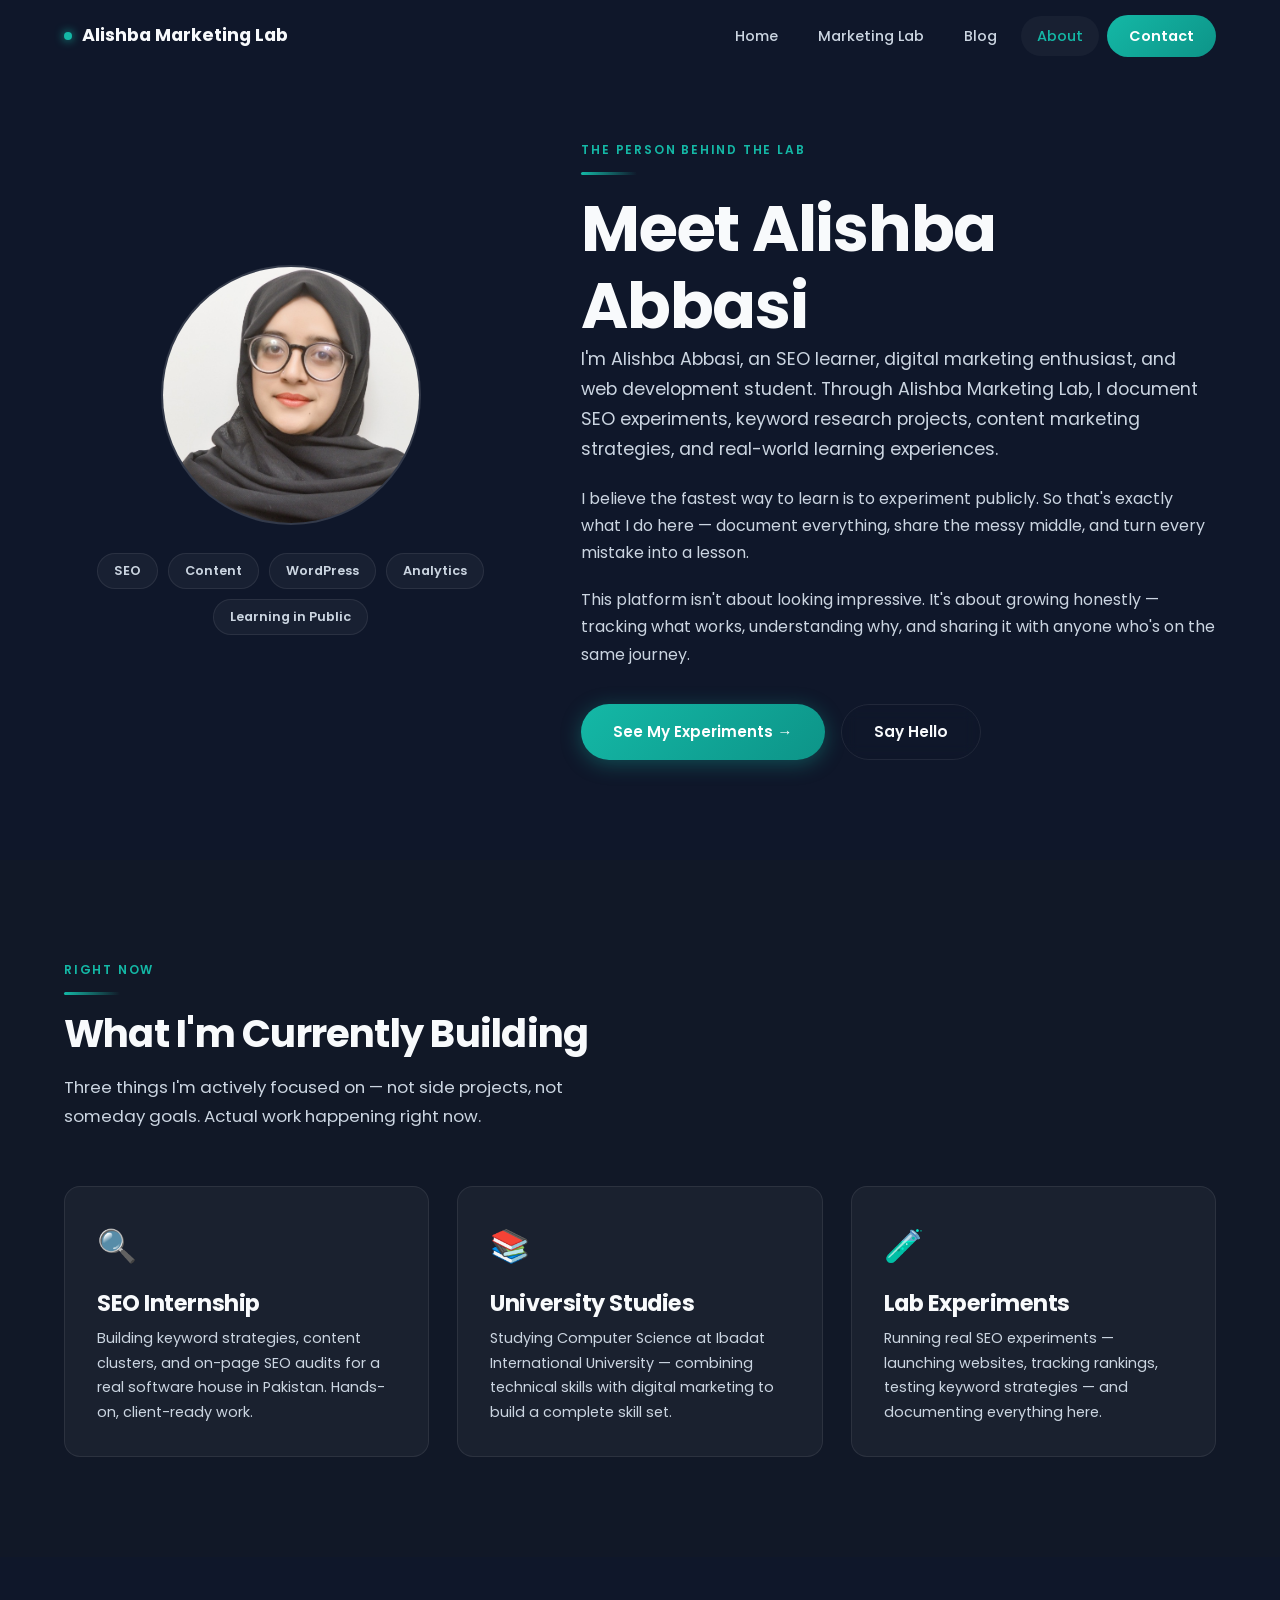
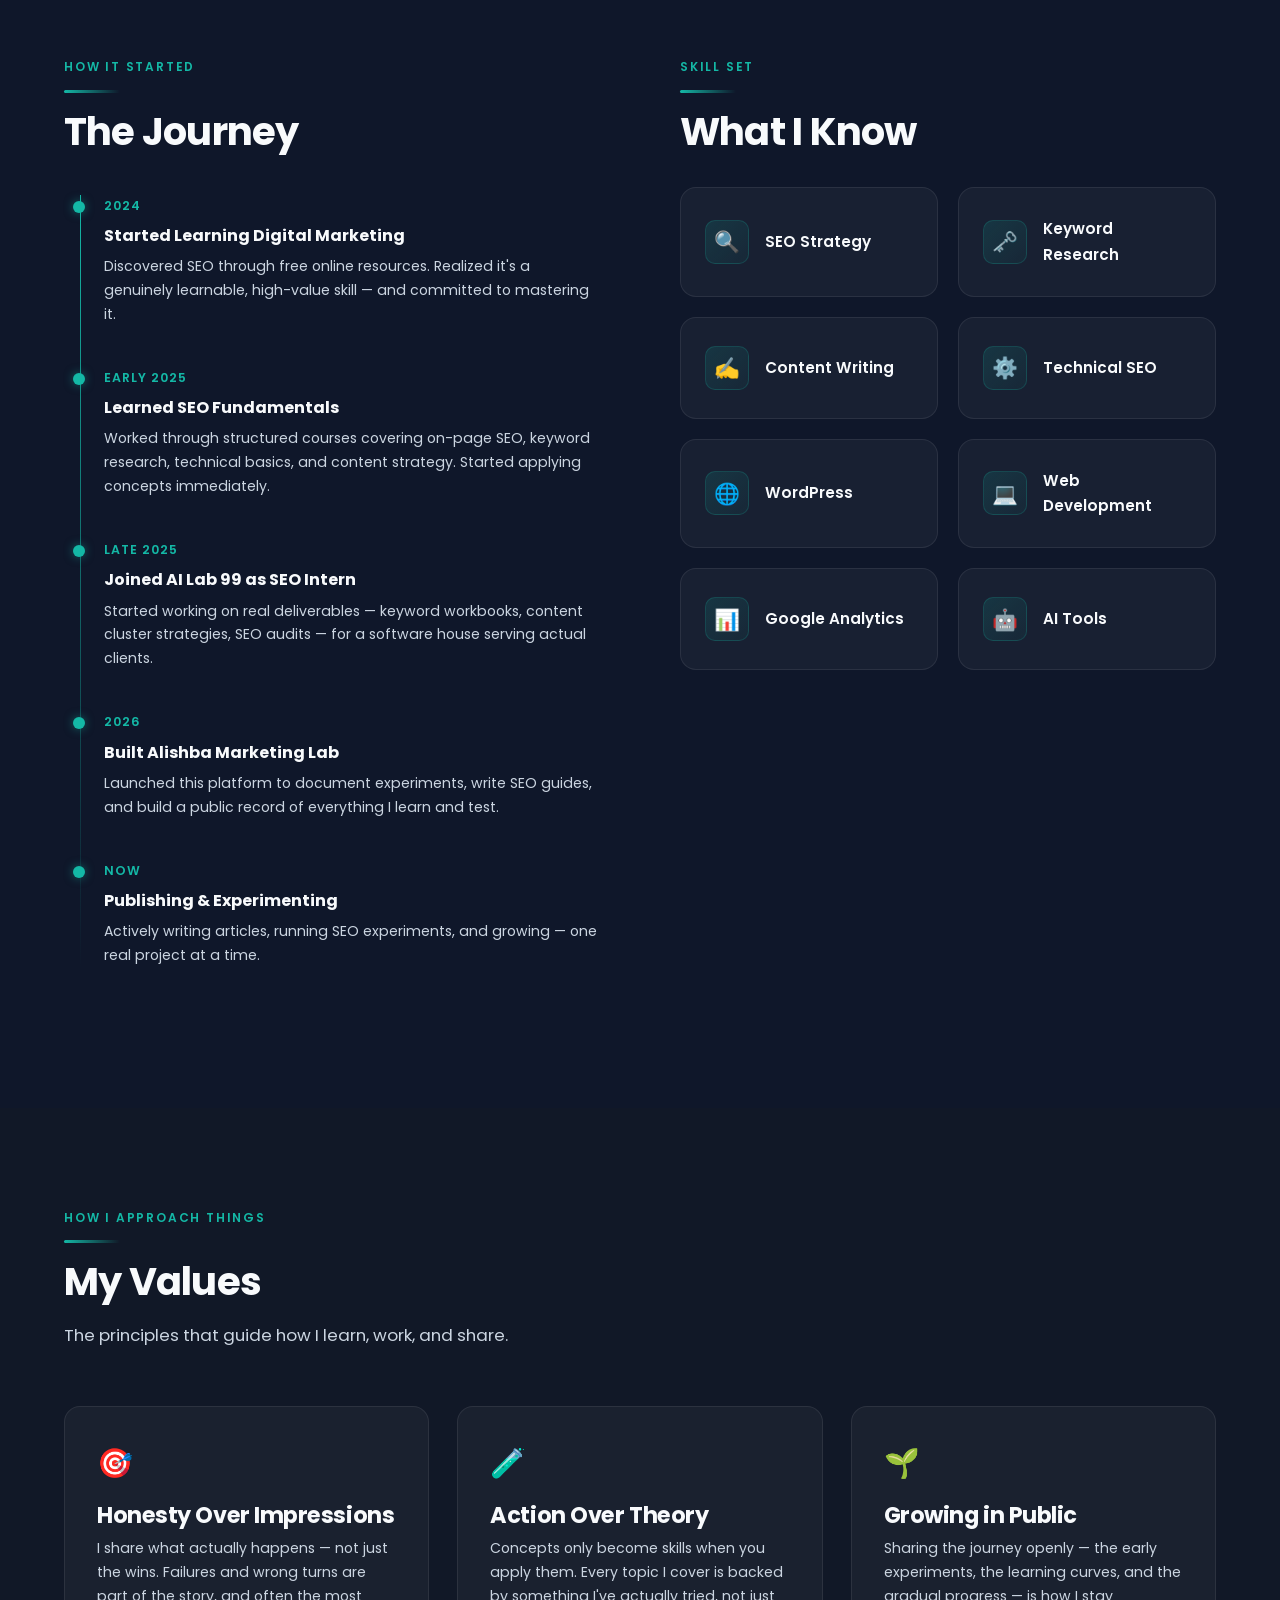
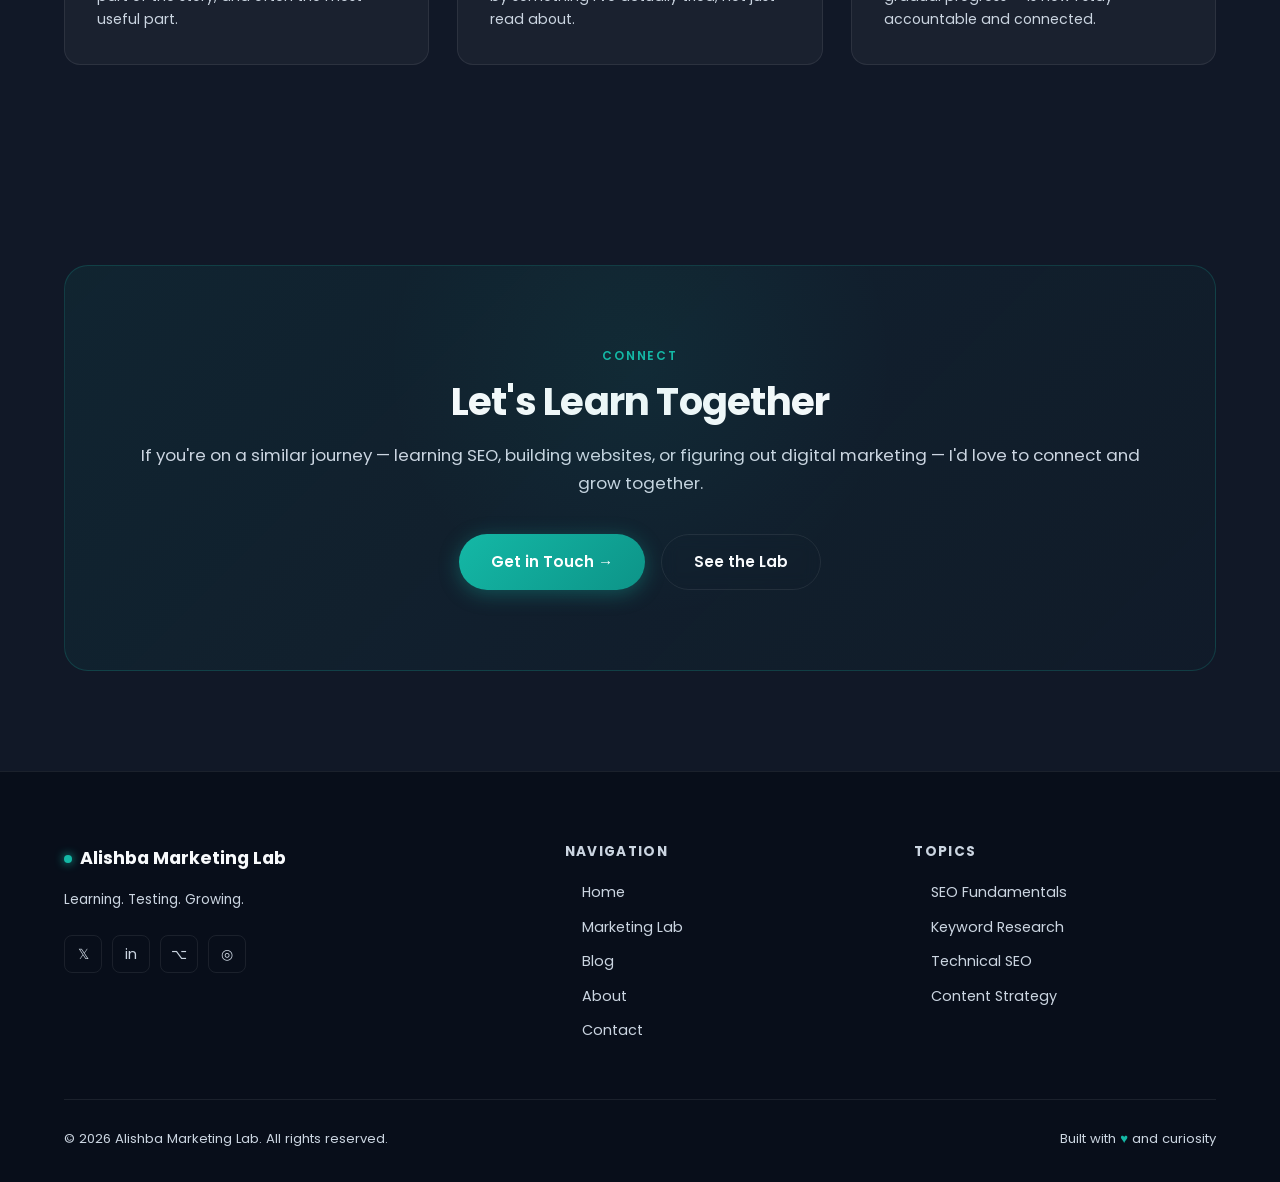
==== commit bb3bd3ec: "Enhance About page content and SEO Added profile image, improved About page content, and optimized S" ====
--- a/about.html
+++ b/about.html
@@ -3,8 +3,8 @@
 <head>
   <meta charset="UTF-8" />
   <meta name="viewport" content="width=device-width, initial-scale=1.0" />
-  <title>About Alishba – SEO Learner & Digital Marketing Practitioner</title>
-  <meta name="description" content="Meet Alishba — a university student and SEO intern passionate about digital marketing, keyword research, and building real skills through hands-on projects." />
+  <title>About Alishba Abbasi | SEO Learner, Digital Marketing & Web Development</title>
+  <meta name="description" content="Learn more about Alishba Abbasi, an SEO learner, digital marketing enthusiast, and web development student documenting real-world SEO experiments, keyword research, and growth projects." />
   <meta name="author" content="Alishba" />
   <meta property="og:title" content="About Alishba | Alishba Marketing Lab" />
   <meta property="og:description" content="SEO learner, digital marketing practitioner, and the person behind Alishba Marketing Lab." />
@@ -43,7 +43,11 @@
         <!-- Avatar Side -->
         <div class="about-avatar fade-in">
           <div class="avatar-ring">
-            <div class="avatar-inner" aria-label="Alishba's avatar">👩‍💻</div>
+            <img
+  src="images/alishba-abbasi.jpg"
+  alt="Alishba Abbasi SEO learner and digital marketing enthusiast"
+  class="profile-image"
+/>
           </div>
           <div class="about-tags">
             <span class="about-tag">SEO</span>
@@ -58,9 +62,9 @@
         <div class="fade-in fade-in-delay-1">
           <span class="section-label">The Person Behind the Lab</span>
           <div class="divider"></div>
-          <h1 style="margin-bottom: 20px;">Meet Alishba</h1>
+          <h1>Meet Alishba Abbasi</h1>
           <p style="font-size: 1.1rem; margin-bottom: 20px;">
-            I'm passionate about SEO, digital marketing, and web technologies. Currently a university student and SEO intern at AI Lab 99 — building real skills through real projects.
+          I'm Alishba Abbasi, an SEO learner, digital marketing enthusiast, and web development student. Through Alishba Marketing Lab, I document SEO experiments, keyword research projects, content marketing strategies, and real-world learning experiences.
           </p>
           <p style="margin-bottom: 20px;">
             I believe the fastest way to learn is to experiment publicly. So that's exactly what I do here — document everything, share the messy middle, and turn every mistake into a lesson.
--- a/style.css
+++ b/style.css
@@ -1091,12 +1091,21 @@
   position: relative;
 }
 
-.avatar-ring {
+/* .avatar-ring {
   width: 260px; height: 260px;
   border-radius: 50%;
   background: linear-gradient(135deg, var(--accent), var(--accent-dark));
   padding: 3px;
   margin: 0 auto;
+} */
+
+.avatar-ring {
+  width: 260px;
+  height: 260px;
+  border-radius: 50%;
+  margin: 0 auto;
+  padding: 2px;
+  background: rgba(255,255,255,0.15);
 }
 
 .avatar-inner {
@@ -1108,6 +1117,14 @@
   align-items: center;
   justify-content: center;
   font-size: 5rem;
+}
+
+.profile-image {
+  width: 100%;
+  height: 100%;
+  border-radius: 50%;
+  object-fit: cover;
+  display: block;
 }
 
 .about-tags {
